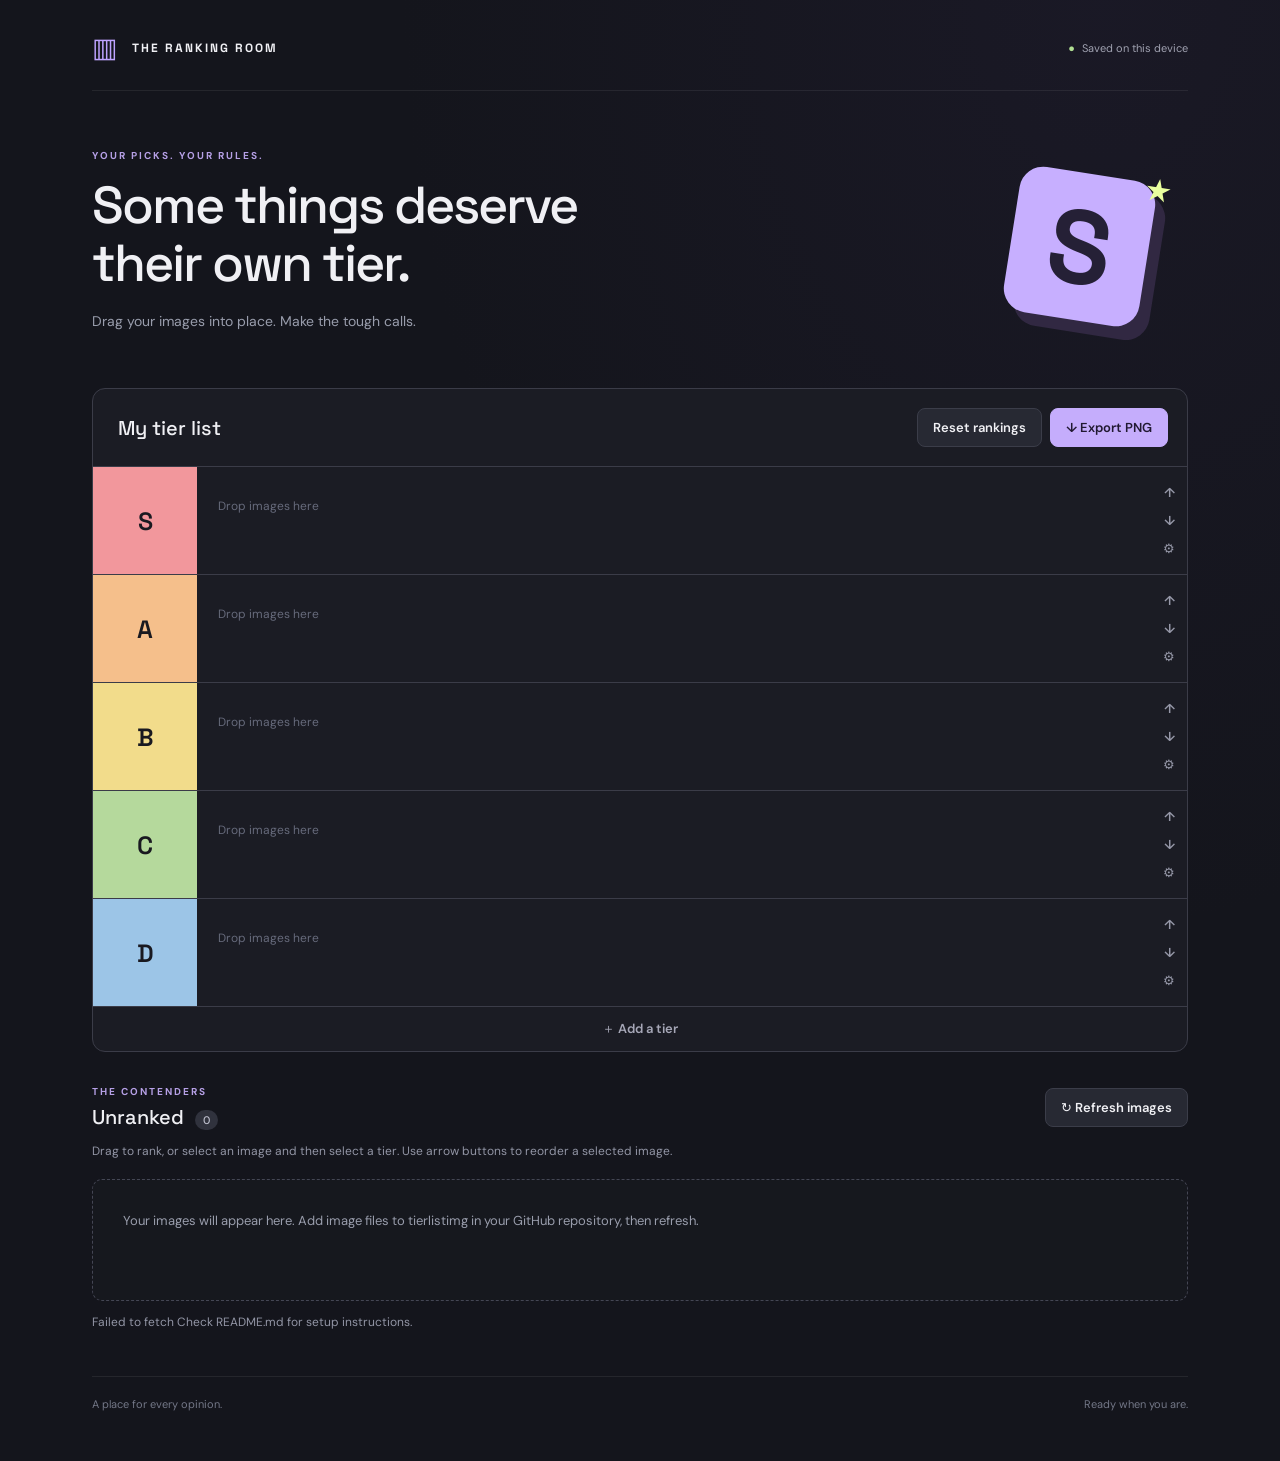
==== Tiermaker/index.html @ 303bbb4e "Add files via upload" ====
<!doctype html>
<html lang="en">
<head>
  <meta charset="utf-8">
  <meta name="viewport" content="width=device-width, initial-scale=1">
  <meta name="theme-color" content="#14151c">
  <title>The ranking room · Tier list</title>
  <link rel="stylesheet" href="style.css">
  <script src="app.js" defer></script>
</head>
<body>
  <main>
    <header><a class="brand" href="./"><span class="brand-icon">▥</span> THE RANKING ROOM</a><span class="local-badge">Saved on this device</span></header>
    <section class="intro"><div><p class="eyebrow">YOUR PICKS. YOUR RULES.</p><h1>Some things deserve<br>their own tier.</h1><p class="subtitle">Drag your images into place. Make the tough calls.</p></div><div class="intro-mark" aria-hidden="true">S<span>★</span></div></section>
    <section class="workspace" aria-label="Tier list editor">
      <div class="toolbar"><input id="title" aria-label="Tier list title" value="My tier list" maxlength="100"><div class="actions"><button id="reset">Reset rankings</button><button id="export" class="primary">↓ Export PNG</button></div></div>
      <div id="board" aria-label="Ranked tiers"></div>
      <button id="add-tier" class="add-tier">＋ Add a tier</button>
    </section>
    <section class="pool-section"><div class="pool-heading"><div><p class="eyebrow">THE CONTENDERS</p><h2>Unranked <span id="count">0</span></h2></div><button id="reload">↻ Refresh images</button></div><p class="hint">Drag to rank, or select an image and then select a tier. Use arrow buttons to reorder a selected image.</p><div id="pool" class="dropzone pool" data-tier="pool" aria-label="Unranked images"></div><button id="unrank" hidden>Return selected image to unranked</button><p id="status" role="status" aria-live="polite"></p></section>
    <footer><span>A place for every opinion.</span><span id="progress">Ready when you are.</span></footer>
  </main>
  <dialog id="tier-dialog"><form method="dialog"><h2>Edit tier</h2><label>Label<input id="tier-name" maxlength="40" required></label><label>Label color<input id="tier-color" type="color"></label><div class="dialog-actions"><button id="delete-tier" type="button">Delete tier</button><button value="cancel" formnovalidate>Cancel</button><button id="save-tier" value="save" class="primary">Save</button></div></form></dialog>
</body>
</html>
---- Tiermaker/style.css ----
@import url('https://fonts.googleapis.com/css2?family=DM+Sans:wght@400;500;600;700&family=Space+Grotesk:wght@400;500;600;700&display=swap');
:root{color-scheme:dark;font-family:'DM Sans',sans-serif;color:#f0f0f4;background:#14151c;font-synthesis:none}*{box-sizing:border-box}body{margin:0;background:radial-gradient(ellipse at 86% 0%,#26203955,transparent 45%)}button,input{font:inherit}button{cursor:pointer;color:inherit;background:#272933;border:1px solid #3b3d49;border-radius:8px;padding:10px 15px;font-size:13px;font-weight:600}button:hover{background:#383b49}button:focus-visible,input:focus-visible,.card:focus-visible{outline:3px solid #c5b5ff;outline-offset:3px}main{max-width:1160px;margin:auto;padding:30px 32px}header{display:flex;align-items:center;justify-content:space-between;border-bottom:1px solid #ffffff12;padding-bottom:25px}.brand{font-family:'Space Grotesk',sans-serif;letter-spacing:2px;font-size:12px;font-weight:700;color:inherit;text-decoration:none;display:flex;align-items:center;gap:12px}.brand-icon{font-size:27px;color:#bea3ff}.local-badge{font-size:11px;color:#a0a2b1}.local-badge:before{content:'●';color:#b1df93;margin-right:7px}.intro{display:flex;justify-content:space-between;align-items:center;padding:58px 0 44px}.eyebrow{font-size:10px;letter-spacing:2px;color:#b6a0e6;font-weight:700;margin:0 0 14px}h1{font-family:'Space Grotesk',sans-serif;font-size:clamp(32px,4.4vw,52px);font-weight:500;letter-spacing:-2px;line-height:1.12;margin:0}.subtitle{color:#999dac;font-size:14px;margin-top:20px}.intro-mark{font-family:'Space Grotesk',sans-serif;font-size:104px;font-weight:700;transform:rotate(9deg);border-radius:24px;background:#c7afff;color:#252036;width:137px;height:147px;display:grid;place-items:center;position:relative;margin-right:40px;box-shadow:12px 12px 0 #312842}.intro-mark span{position:absolute;font-size:31px;right:-15px;top:-14px;color:#e9ff9e}.workspace{border:1px solid #3b3c48;border-radius:13px;overflow:hidden;background:#1b1c24}.toolbar{display:flex;justify-content:space-between;gap:15px;align-items:center;padding:19px}.toolbar input{font-family:'Space Grotesk',sans-serif;font-weight:500;font-size:20px;width:45%;background:transparent;border:0;color:inherit;padding:6px}.actions{display:flex;gap:8px}.primary{background:#c5adfc;color:#211931;border-color:#c5adfc}.primary:hover{background:#d5c3ff}.tier{display:flex;border-top:1px solid #3b3c48;min-height:108px}.tier-label{width:104px;flex-shrink:0;border:0;border-radius:0;font-family:'Space Grotesk',sans-serif;font-size:25px;font-weight:600;color:#191920;overflow-wrap:anywhere;padding:10px}.tier-label:hover{filter:brightness(1.08)}.dropzone{display:flex;gap:7px;flex-wrap:wrap;align-content:flex-start;align-items:flex-start;padding:9px;min-width:0;flex:1}.dropzone.over{background:#c5adfc20;box-shadow:inset 0 0 0 2px #c5adfc}.tier-tools{display:flex;flex-direction:column;justify-content:center;gap:3px;padding:5px}.tier-tools button{padding:4px 7px;background:transparent;border:0;color:#9698a8}.empty-tier{color:#666a7b;font-size:12px;align-self:center;padding:22px 12px;pointer-events:none}.card{position:relative;border:2px solid transparent;background:#30323e;width:84px;height:84px;padding:0;border-radius:5px;overflow:hidden;flex-shrink:0;cursor:grab;touch-action:manipulation}.card img{width:100%;height:100%;object-fit:cover;display:block;pointer-events:none}.card.selected{border-color:#e3d5ff;box-shadow:0 0 0 2px #9f75ef}.card.selected:after{content:'✓';position:absolute;top:2px;right:2px;background:#d4bdff;color:#211931;border-radius:50%;width:18px;height:18px;font-size:12px}.card.dragging{opacity:.4}.add-tier{width:100%;border:0;border-top:1px solid #3b3c48;border-radius:0;background:transparent;color:#a6a7b7;padding:13px}.pool-section{margin-top:33px}.pool-heading{display:flex;justify-content:space-between;align-items:center}.pool-heading .eyebrow{margin-bottom:6px}h2{font-family:'Space Grotesk',sans-serif;font-size:20px;font-weight:500;margin:0}#count{font-family:'DM Sans',sans-serif;font-size:11px;border-radius:20px;background:#30323d;color:#bfc0ce;padding:3px 8px;vertical-align:middle;margin-left:6px}.hint,#status{color:#9295a5;font-size:12px;line-height:1.6}.pool{margin-top:17px;border:1px dashed #444654;border-radius:10px;background:#1b1c2477;min-height:122px;padding:14px}.empty-pool{padding:16px;color:#999dac;font-size:13px;line-height:1.7}#unrank{margin-top:12px}footer{border-top:1px solid #ffffff12;margin-top:44px;padding:20px 0;display:flex;justify-content:space-between;color:#737787;font-size:11px}dialog{background:#22242e;border:1px solid #55546a;border-radius:15px;color:inherit;padding:25px;max-width:95vw;width:430px}dialog::backdrop{background:#0009}dialog label{display:block;margin-top:20px;font-size:13px}dialog input{display:block;margin-top:8px;padding:8px;width:100%;background:#15161e;color:inherit;border:1px solid #55546a;border-radius:5px}dialog input[type=color]{height:45px}.dialog-actions{display:flex;gap:8px;margin-top:25px;flex-wrap:wrap}@media(max-width:650px){main{padding:20px 14px}.intro{padding:36px 0 25px}.intro-mark{width:80px;height:92px;font-size:65px;margin:0 10px 0 15px;border-radius:16px}.intro-mark span{font-size:25px}h1{letter-spacing:-1px}.toolbar{padding:12px;flex-wrap:wrap}.toolbar input{width:100%}.actions{width:100%}.actions button{flex:1}.tier-label{width:64px;font-size:19px}.card{width:65px;height:65px}.tier{min-height:85px}.dropzone{gap:5px;padding:7px}.tier-tools{padding:2px}.local-badge{font-size:9px}.brand{font-size:10px;letter-spacing:1px}.hint{max-width:95%}}
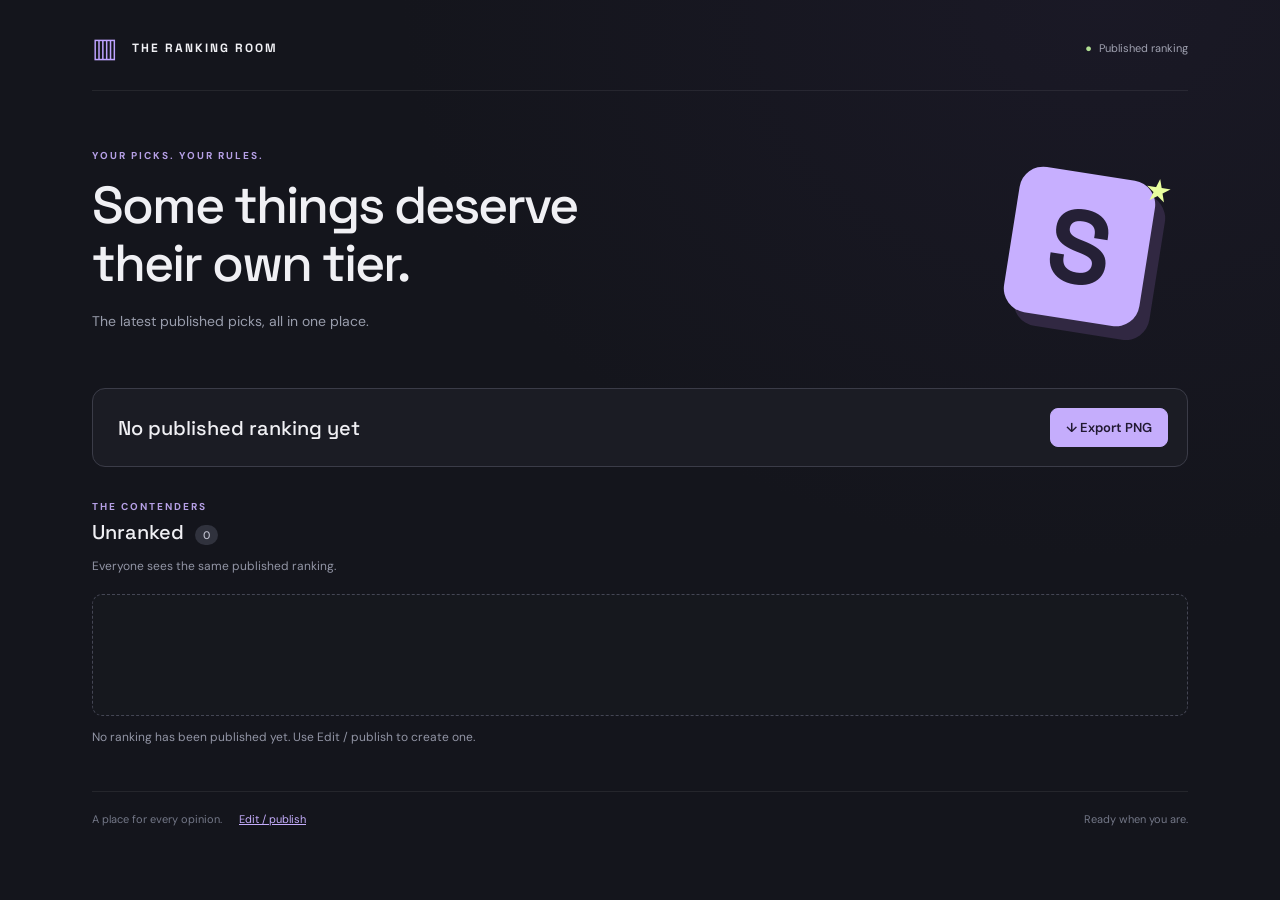
==== commit 85babed5: "Add files via upload" ====
--- a/Tiermaker/index.html
+++ b/Tiermaker/index.html
@@ -1,25 +1,25 @@
-<!doctype html>
-<html lang="en">
-<head>
-  <meta charset="utf-8">
-  <meta name="viewport" content="width=device-width, initial-scale=1">
-  <meta name="theme-color" content="#14151c">
-  <title>The ranking room · Tier list</title>
-  <link rel="stylesheet" href="style.css">
-  <script src="app.js" defer></script>
-</head>
-<body>
-  <main>
-    <header><a class="brand" href="./"><span class="brand-icon">▥</span> THE RANKING ROOM</a><span class="local-badge">Saved on this device</span></header>
-    <section class="intro"><div><p class="eyebrow">YOUR PICKS. YOUR RULES.</p><h1>Some things deserve<br>their own tier.</h1><p class="subtitle">Drag your images into place. Make the tough calls.</p></div><div class="intro-mark" aria-hidden="true">S<span>★</span></div></section>
-    <section class="workspace" aria-label="Tier list editor">
-      <div class="toolbar"><input id="title" aria-label="Tier list title" value="My tier list" maxlength="100"><div class="actions"><button id="reset">Reset rankings</button><button id="export" class="primary">↓ Export PNG</button></div></div>
-      <div id="board" aria-label="Ranked tiers"></div>
-      <button id="add-tier" class="add-tier">＋ Add a tier</button>
-    </section>
-    <section class="pool-section"><div class="pool-heading"><div><p class="eyebrow">THE CONTENDERS</p><h2>Unranked <span id="count">0</span></h2></div><button id="reload">↻ Refresh images</button></div><p class="hint">Drag to rank, or select an image and then select a tier. Use arrow buttons to reorder a selected image.</p><div id="pool" class="dropzone pool" data-tier="pool" aria-label="Unranked images"></div><button id="unrank" hidden>Return selected image to unranked</button><p id="status" role="status" aria-live="polite"></p></section>
-    <footer><span>A place for every opinion.</span><span id="progress">Ready when you are.</span></footer>
-  </main>
-  <dialog id="tier-dialog"><form method="dialog"><h2>Edit tier</h2><label>Label<input id="tier-name" maxlength="40" required></label><label>Label color<input id="tier-color" type="color"></label><div class="dialog-actions"><button id="delete-tier" type="button">Delete tier</button><button value="cancel" formnovalidate>Cancel</button><button id="save-tier" value="save" class="primary">Save</button></div></form></dialog>
-</body>
-</html>
+<!doctype html>
+<html lang="en">
+<head>
+  <meta charset="utf-8">
+  <meta name="viewport" content="width=device-width, initial-scale=1">
+  <meta name="theme-color" content="#14151c">
+  <title>The ranking room · Tier list</title>
+  <link rel="stylesheet" href="style.css">
+  <script src="app.js" defer></script>
+</head>
+<body class="viewer">
+  <main>
+    <header><a class="brand" href="./"><span class="brand-icon">▥</span> THE RANKING ROOM</a><span class="local-badge">Saved on this device</span></header>
+    <section class="intro"><div><p class="eyebrow">YOUR PICKS. YOUR RULES.</p><h1>Some things deserve<br>their own tier.</h1><p class="subtitle">Drag your images into place. Make the tough calls.</p></div><div class="intro-mark" aria-hidden="true">S<span>★</span></div></section>
+    <section class="workspace" aria-label="Tier list editor">
+      <div class="toolbar"><input id="title" aria-label="Tier list title" value="My tier list" maxlength="100"><div class="actions"><button id="publish" class="primary">Publish ranking</button><button id="reset">Reset rankings</button><button id="export" class="primary">↓ Export PNG</button></div></div>
+      <div id="board" aria-label="Ranked tiers"></div>
+      <button id="add-tier" class="add-tier">＋ Add a tier</button>
+    </section>
+    <section class="pool-section"><div class="pool-heading"><div><p class="eyebrow">THE CONTENDERS</p><h2>Unranked <span id="count">0</span></h2></div><button id="reload">↻ Refresh images</button></div><p class="hint">Drag to rank, or select an image and then select a tier. Use arrow buttons to reorder a selected image.</p><div id="pool" class="dropzone pool" data-tier="pool" aria-label="Unranked images"></div><button id="unrank" hidden>Return selected image to unranked</button><p id="status" role="status" aria-live="polite"></p></section>
+    <footer><span>A place for every opinion. <a id="editor-link" href="?edit=1">Edit / publish</a></span><span id="progress">Ready when you are.</span></footer>
+  </main>
+  <dialog id="tier-dialog"><form method="dialog"><h2>Edit tier</h2><label>Label<input id="tier-name" maxlength="40" required></label><label>Label color<input id="tier-color" type="color"></label><div class="dialog-actions"><button id="delete-tier" type="button">Delete tier</button><button value="cancel" formnovalidate>Cancel</button><button id="save-tier" value="save" class="primary">Save</button></div></form></dialog>
+</body>
+</html>
--- a/Tiermaker/style.css
+++ b/Tiermaker/style.css
@@ -1,2 +1,10 @@
-@import url('https://fonts.googleapis.com/css2?family=DM+Sans:wght@400;500;600;700&family=Space+Grotesk:wght@400;500;600;700&display=swap');
-:root{color-scheme:dark;font-family:'DM Sans',sans-serif;color:#f0f0f4;background:#14151c;font-synthesis:none}*{box-sizing:border-box}body{margin:0;background:radial-gradient(ellipse at 86% 0%,#26203955,transparent 45%)}button,input{font:inherit}button{cursor:pointer;color:inherit;background:#272933;border:1px solid #3b3d49;border-radius:8px;padding:10px 15px;font-size:13px;font-weight:600}button:hover{background:#383b49}button:focus-visible,input:focus-visible,.card:focus-visible{outline:3px solid #c5b5ff;outline-offset:3px}main{max-width:1160px;margin:auto;padding:30px 32px}header{display:flex;align-items:center;justify-content:space-between;border-bottom:1px solid #ffffff12;padding-bottom:25px}.brand{font-family:'Space Grotesk',sans-serif;letter-spacing:2px;font-size:12px;font-weight:700;color:inherit;text-decoration:none;display:flex;align-items:center;gap:12px}.brand-icon{font-size:27px;color:#bea3ff}.local-badge{font-size:11px;color:#a0a2b1}.local-badge:before{content:'●';color:#b1df93;margin-right:7px}.intro{display:flex;justify-content:space-between;align-items:center;padding:58px 0 44px}.eyebrow{font-size:10px;letter-spacing:2px;color:#b6a0e6;font-weight:700;margin:0 0 14px}h1{font-family:'Space Grotesk',sans-serif;font-size:clamp(32px,4.4vw,52px);font-weight:500;letter-spacing:-2px;line-height:1.12;margin:0}.subtitle{color:#999dac;font-size:14px;margin-top:20px}.intro-mark{font-family:'Space Grotesk',sans-serif;font-size:104px;font-weight:700;transform:rotate(9deg);border-radius:24px;background:#c7afff;color:#252036;width:137px;height:147px;display:grid;place-items:center;position:relative;margin-right:40px;box-shadow:12px 12px 0 #312842}.intro-mark span{position:absolute;font-size:31px;right:-15px;top:-14px;color:#e9ff9e}.workspace{border:1px solid #3b3c48;border-radius:13px;overflow:hidden;background:#1b1c24}.toolbar{display:flex;justify-content:space-between;gap:15px;align-items:center;padding:19px}.toolbar input{font-family:'Space Grotesk',sans-serif;font-weight:500;font-size:20px;width:45%;background:transparent;border:0;color:inherit;padding:6px}.actions{display:flex;gap:8px}.primary{background:#c5adfc;color:#211931;border-color:#c5adfc}.primary:hover{background:#d5c3ff}.tier{display:flex;border-top:1px solid #3b3c48;min-height:108px}.tier-label{width:104px;flex-shrink:0;border:0;border-radius:0;font-family:'Space Grotesk',sans-serif;font-size:25px;font-weight:600;color:#191920;overflow-wrap:anywhere;padding:10px}.tier-label:hover{filter:brightness(1.08)}.dropzone{display:flex;gap:7px;flex-wrap:wrap;align-content:flex-start;align-items:flex-start;padding:9px;min-width:0;flex:1}.dropzone.over{background:#c5adfc20;box-shadow:inset 0 0 0 2px #c5adfc}.tier-tools{display:flex;flex-direction:column;justify-content:center;gap:3px;padding:5px}.tier-tools button{padding:4px 7px;background:transparent;border:0;color:#9698a8}.empty-tier{color:#666a7b;font-size:12px;align-self:center;padding:22px 12px;pointer-events:none}.card{position:relative;border:2px solid transparent;background:#30323e;width:84px;height:84px;padding:0;border-radius:5px;overflow:hidden;flex-shrink:0;cursor:grab;touch-action:manipulation}.card img{width:100%;height:100%;object-fit:cover;display:block;pointer-events:none}.card.selected{border-color:#e3d5ff;box-shadow:0 0 0 2px #9f75ef}.card.selected:after{content:'✓';position:absolute;top:2px;right:2px;background:#d4bdff;color:#211931;border-radius:50%;width:18px;height:18px;font-size:12px}.card.dragging{opacity:.4}.add-tier{width:100%;border:0;border-top:1px solid #3b3c48;border-radius:0;background:transparent;color:#a6a7b7;padding:13px}.pool-section{margin-top:33px}.pool-heading{display:flex;justify-content:space-between;align-items:center}.pool-heading .eyebrow{margin-bottom:6px}h2{font-family:'Space Grotesk',sans-serif;font-size:20px;font-weight:500;margin:0}#count{font-family:'DM Sans',sans-serif;font-size:11px;border-radius:20px;background:#30323d;color:#bfc0ce;padding:3px 8px;vertical-align:middle;margin-left:6px}.hint,#status{color:#9295a5;font-size:12px;line-height:1.6}.pool{margin-top:17px;border:1px dashed #444654;border-radius:10px;background:#1b1c2477;min-height:122px;padding:14px}.empty-pool{padding:16px;color:#999dac;font-size:13px;line-height:1.7}#unrank{margin-top:12px}footer{border-top:1px solid #ffffff12;margin-top:44px;padding:20px 0;display:flex;justify-content:space-between;color:#737787;font-size:11px}dialog{background:#22242e;border:1px solid #55546a;border-radius:15px;color:inherit;padding:25px;max-width:95vw;width:430px}dialog::backdrop{background:#0009}dialog label{display:block;margin-top:20px;font-size:13px}dialog input{display:block;margin-top:8px;padding:8px;width:100%;background:#15161e;color:inherit;border:1px solid #55546a;border-radius:5px}dialog input[type=color]{height:45px}.dialog-actions{display:flex;gap:8px;margin-top:25px;flex-wrap:wrap}@media(max-width:650px){main{padding:20px 14px}.intro{padding:36px 0 25px}.intro-mark{width:80px;height:92px;font-size:65px;margin:0 10px 0 15px;border-radius:16px}.intro-mark span{font-size:25px}h1{letter-spacing:-1px}.toolbar{padding:12px;flex-wrap:wrap}.toolbar input{width:100%}.actions{width:100%}.actions button{flex:1}.tier-label{width:64px;font-size:19px}.card{width:65px;height:65px}.tier{min-height:85px}.dropzone{gap:5px;padding:7px}.tier-tools{padding:2px}.local-badge{font-size:9px}.brand{font-size:10px;letter-spacing:1px}.hint{max-width:95%}}
+@import url('https://fonts.googleapis.com/css2?family=DM+Sans:wght@400;500;600;700&family=Space+Grotesk:wght@400;500;600;700&display=swap');
+:root{color-scheme:dark;font-family:'DM Sans',sans-serif;color:#f0f0f4;background:#14151c;font-synthesis:none}*{box-sizing:border-box}body{margin:0;background:radial-gradient(ellipse at 86% 0%,#26203955,transparent 45%)}button,input{font:inherit}button{cursor:pointer;color:inherit;background:#272933;border:1px solid #3b3d49;border-radius:8px;padding:10px 15px;font-size:13px;font-weight:600}button:hover{background:#383b49}button:focus-visible,input:focus-visible,.card:focus-visible{outline:3px solid #c5b5ff;outline-offset:3px}main{max-width:1160px;margin:auto;padding:30px 32px}header{display:flex;align-items:center;justify-content:space-between;border-bottom:1px solid #ffffff12;padding-bottom:25px}.brand{font-family:'Space Grotesk',sans-serif;letter-spacing:2px;font-size:12px;font-weight:700;color:inherit;text-decoration:none;display:flex;align-items:center;gap:12px}.brand-icon{font-size:27px;color:#bea3ff}.local-badge{font-size:11px;color:#a0a2b1}.local-badge:before{content:'●';color:#b1df93;margin-right:7px}.intro{display:flex;justify-content:space-between;align-items:center;padding:58px 0 44px}.eyebrow{font-size:10px;letter-spacing:2px;color:#b6a0e6;font-weight:700;margin:0 0 14px}h1{font-family:'Space Grotesk',sans-serif;font-size:clamp(32px,4.4vw,52px);font-weight:500;letter-spacing:-2px;line-height:1.12;margin:0}.subtitle{color:#999dac;font-size:14px;margin-top:20px}.intro-mark{font-family:'Space Grotesk',sans-serif;font-size:104px;font-weight:700;transform:rotate(9deg);border-radius:24px;background:#c7afff;color:#252036;width:137px;height:147px;display:grid;place-items:center;position:relative;margin-right:40px;box-shadow:12px 12px 0 #312842}.intro-mark span{position:absolute;font-size:31px;right:-15px;top:-14px;color:#e9ff9e}.workspace{border:1px solid #3b3c48;border-radius:13px;overflow:hidden;background:#1b1c24}.toolbar{display:flex;justify-content:space-between;gap:15px;align-items:center;padding:19px}.toolbar input{font-family:'Space Grotesk',sans-serif;font-weight:500;font-size:20px;width:45%;background:transparent;border:0;color:inherit;padding:6px}.actions{display:flex;gap:8px}.primary{background:#c5adfc;color:#211931;border-color:#c5adfc}.primary:hover{background:#d5c3ff}.tier{display:flex;border-top:1px solid #3b3c48;min-height:108px}.tier-label{width:104px;flex-shrink:0;border:0;border-radius:0;font-family:'Space Grotesk',sans-serif;font-size:25px;font-weight:600;color:#191920;overflow-wrap:anywhere;padding:10px}.tier-label:hover{filter:brightness(1.08)}.dropzone{display:flex;gap:7px;flex-wrap:wrap;align-content:flex-start;align-items:flex-start;padding:9px;min-width:0;flex:1}.dropzone.over{background:#c5adfc20;box-shadow:inset 0 0 0 2px #c5adfc}.tier-tools{display:flex;flex-direction:column;justify-content:center;gap:3px;padding:5px}.tier-tools button{padding:4px 7px;background:transparent;border:0;color:#9698a8}.empty-tier{color:#666a7b;font-size:12px;align-self:center;padding:22px 12px;pointer-events:none}.card{position:relative;border:2px solid transparent;background:#30323e;width:84px;height:84px;padding:0;border-radius:5px;overflow:hidden;flex-shrink:0;cursor:grab;touch-action:manipulation}.card img{width:100%;height:100%;object-fit:cover;display:block;pointer-events:none}.card.selected{border-color:#e3d5ff;box-shadow:0 0 0 2px #9f75ef}.card.selected:after{content:'✓';position:absolute;top:2px;right:2px;background:#d4bdff;color:#211931;border-radius:50%;width:18px;height:18px;font-size:12px}.card.dragging{opacity:.4}.add-tier{width:100%;border:0;border-top:1px solid #3b3c48;border-radius:0;background:transparent;color:#a6a7b7;padding:13px}.pool-section{margin-top:33px}.pool-heading{display:flex;justify-content:space-between;align-items:center}.pool-heading .eyebrow{margin-bottom:6px}h2{font-family:'Space Grotesk',sans-serif;font-size:20px;font-weight:500;margin:0}#count{font-family:'DM Sans',sans-serif;font-size:11px;border-radius:20px;background:#30323d;color:#bfc0ce;padding:3px 8px;vertical-align:middle;margin-left:6px}.hint,#status{color:#9295a5;font-size:12px;line-height:1.6}.pool{margin-top:17px;border:1px dashed #444654;border-radius:10px;background:#1b1c2477;min-height:122px;padding:14px}.empty-pool{padding:16px;color:#999dac;font-size:13px;line-height:1.7}#unrank{margin-top:12px}footer{border-top:1px solid #ffffff12;margin-top:44px;padding:20px 0;display:flex;justify-content:space-between;color:#737787;font-size:11px}dialog{background:#22242e;border:1px solid #55546a;border-radius:15px;color:inherit;padding:25px;max-width:95vw;width:430px}dialog::backdrop{background:#0009}dialog label{display:block;margin-top:20px;font-size:13px}dialog input{display:block;margin-top:8px;padding:8px;width:100%;background:#15161e;color:inherit;border:1px solid #55546a;border-radius:5px}dialog input[type=color]{height:45px}.dialog-actions{display:flex;gap:8px;margin-top:25px;flex-wrap:wrap}@media(max-width:650px){main{padding:20px 14px}.intro{padding:36px 0 25px}.intro-mark{width:80px;height:92px;font-size:65px;margin:0 10px 0 15px;border-radius:16px}.intro-mark span{font-size:25px}h1{letter-spacing:-1px}.toolbar{padding:12px;flex-wrap:wrap}.toolbar input{width:100%}.actions{width:100%}.actions button{flex:1}.tier-label{width:64px;font-size:19px}.card{width:65px;height:65px}.tier{min-height:85px}.dropzone{gap:5px;padding:7px}.tier-tools{padding:2px}.local-badge{font-size:9px}.brand{font-size:10px;letter-spacing:1px}.hint{max-width:95%}}
+
+[hidden]{display:none!important}
+.viewer #publish,.viewer #reset,.viewer #add-tier,.viewer #reload,.viewer #unrank,.viewer .tier-tools{display:none!important}
+.viewer .card,.viewer .tier-label{cursor:default}
+.viewer .tier-label:disabled{opacity:1}
+.viewer .tier-label:hover{filter:none}
+#editor-link{color:#c5adfc;margin-left:14px}
+.actions{flex-wrap:wrap}.toolbar input{min-width:180px;flex:1}.toolbar{flex-wrap:wrap}
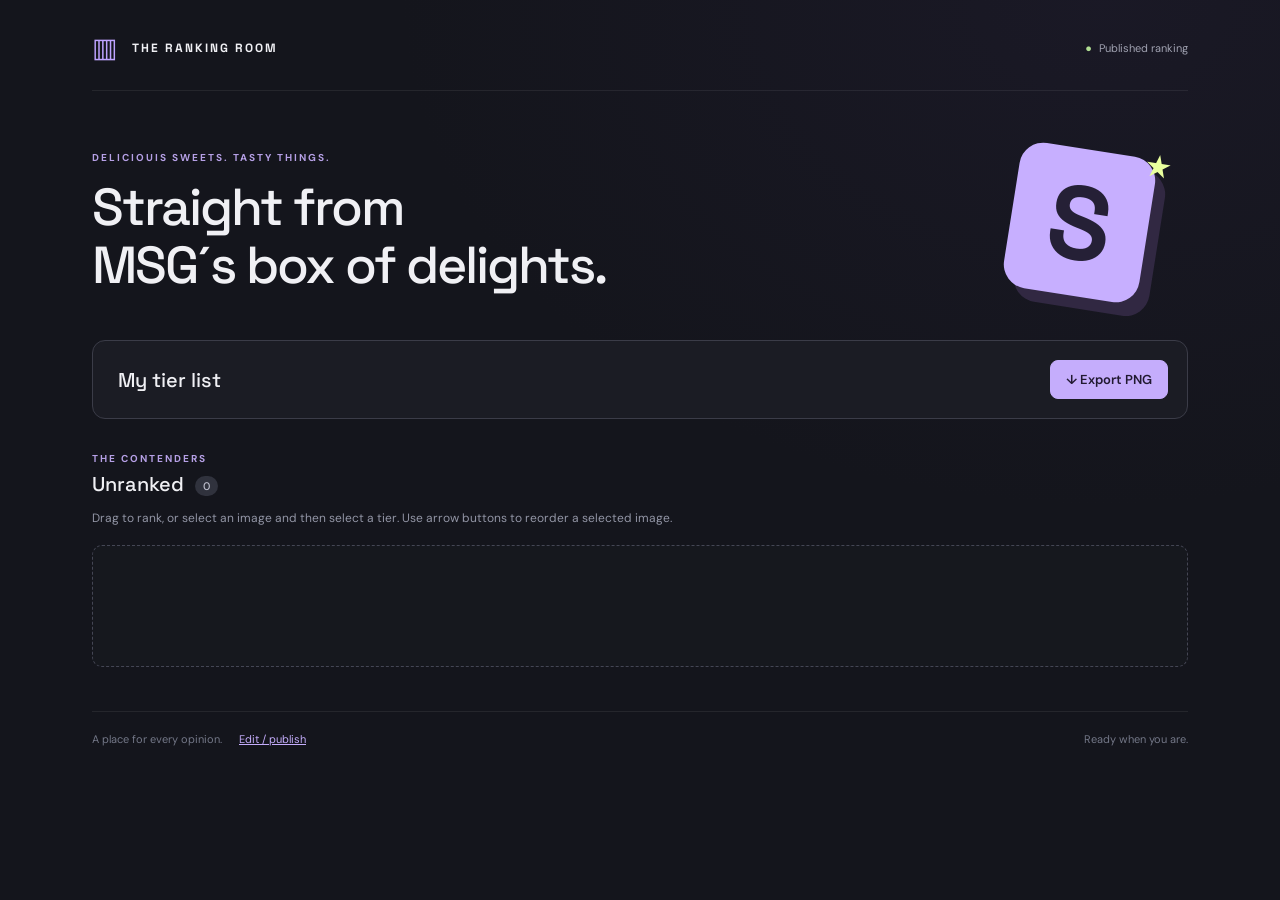
==== commit 395c46ff: "Update index.html" ====
--- a/Tiermaker/index.html
+++ b/Tiermaker/index.html
@@ -11,7 +11,7 @@
 <body class="viewer">
   <main>
     <header><a class="brand" href="./"><span class="brand-icon">▥</span> THE RANKING ROOM</a><span class="local-badge">Saved on this device</span></header>
-    <section class="intro"><div><p class="eyebrow">YOUR PICKS. YOUR RULES.</p><h1>Some things deserve<br>their own tier.</h1><p class="subtitle">Drag your images into place. Make the tough calls.</p></div><div class="intro-mark" aria-hidden="true">S<span>★</span></div></section>
+    <section class="intro"><div><p class="eyebrow">DELICIOUIS SWEETS. TASTY THINGS.</p><h1>Straight from<br>MSG´s box of delights.</h1></div><div class="intro-mark" aria-hidden="true">S<span>★</span></div></section>
     <section class="workspace" aria-label="Tier list editor">
       <div class="toolbar"><input id="title" aria-label="Tier list title" value="My tier list" maxlength="100"><div class="actions"><button id="publish" class="primary">Publish ranking</button><button id="reset">Reset rankings</button><button id="export" class="primary">↓ Export PNG</button></div></div>
       <div id="board" aria-label="Ranked tiers"></div>
